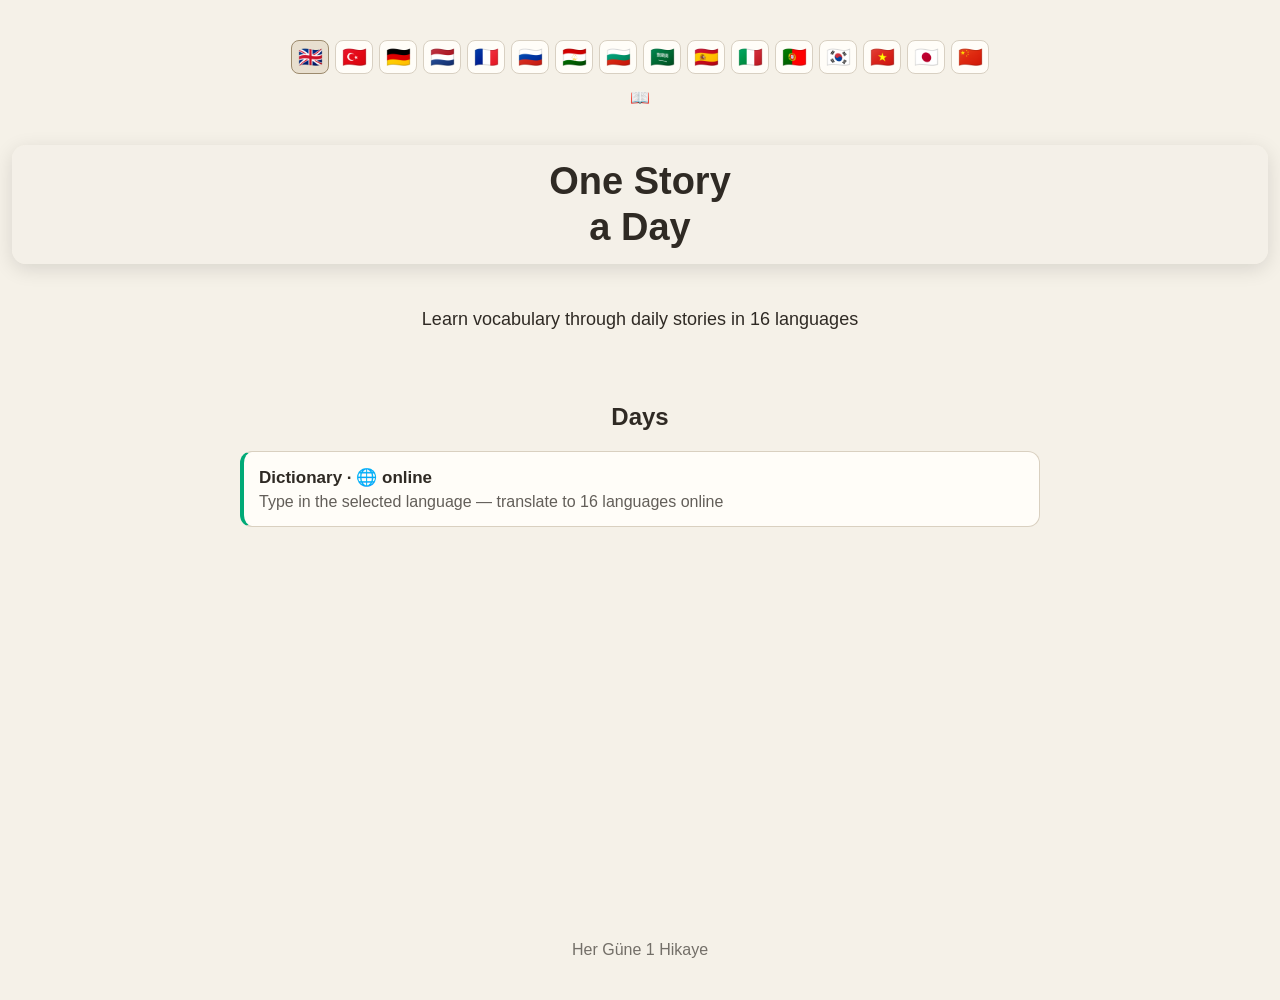
==== index.html @ 287e55db "Update index.html for new story theme" ====
<!DOCTYPE html>
<html lang="tr">

<head>

  <meta charset="UTF-8">

  <meta
    name="viewport"
    content="width=device-width, initial-scale=1.0"
  >

  <meta
    name="description"
    content="Her Güne 1 Hikaye — 16 Dilde Günlük İngilizce Hikayeler"
  >

  <meta
    name="theme-color"
    content="#f5f1e8"
  >

  <title>Her Güne 1 Hikaye</title>

  <link
    rel="stylesheet"
    href="style.css"
  >

</head>


<body>


  <!-- =========================================
       ANA SAYFA
  ========================================== -->

  <main id="home-page">

    <header class="home-header">

      <!-- 16 DİL -->

      <div
        id="home-language-selector"
        class="language-selector"
        aria-label="Dil seçimi"
      ></div>


      <!-- =========================================
           HERO
           HİKAYE KİTABI SİMGESİ
      ========================================== -->

      <div class="story-hero">
        <div class="story-hero-icon" aria-hidden="true">📖</div>
      </div>


      <!-- =========================================
           BAŞLIK
           SİMGENİN ALTINDA
      ========================================== -->

      <div class="roadmap-title">

        <div>
          Her Güne
        </div>

        <div>
          1 Hikaye
        </div>

      </div>


      <!-- ALT AÇIKLAMA -->

      <p class="home-subtitle">
        16 dilde günlük hikayelerle kelime öğren
      </p>

    </header>


    <!-- =========================================
         GÜNLER
    ========================================== -->

    <section class="days-section">

      <h2>
        Günler
      </h2>

      <div id="days-list">

        <p class="loading-days">
          Günler yükleniyor...
        </p>

      </div>

    </section>

  </main>



  <!-- =========================================
       SORU SAYFASI
  ========================================== -->

  <main
    id="question-page"
    style="display: none;"
  >


    <!-- DİL SEÇİCİ -->

    <div
      id="language-selector"
      class="language-selector"
      aria-label="Dil seçimi"
    ></div>


    <!-- ÜST NAVİGASYON -->

    <nav
      id="top-navigation"
      class="navigation"
      aria-label="Soru navigasyonu"
    ></nav>


    <!-- SORU İÇERİĞİ -->

    <section
      id="question-content"
      class="question-content"
    ></section>


    <!-- ALT NAVİGASYON -->

    <nav
      id="bottom-navigation"
      class="navigation"
      aria-label="Alt navigasyon"
    ></nav>

  </main>



  <!-- =========================================
       FOOTER
  ========================================== -->

  <footer>

    <p>
      Her Güne 1 Hikaye
    </p>

  </footer>


  <!-- =========================================
       JAVASCRIPT
  ========================================== -->

  <script
    src="app.js"
    defer
  ></script>

</body>

</html>
---- style.css ----
/* ==================================
   BİR MÜSLÜMANIN YOL HARİTASI
   STYLE.CSS
======================================= */

* {
  box-sizing: border-box;
}

html {
  scroll-behavior: smooth;
}

body {
  margin: 0;
  padding: 0;
  background: #f5f1e8;
  color: #2f2a24;
  font-family: Arial, Helvetica, sans-serif;
}

button,
input,
select {
  font: inherit;
}


/* =========================================
   ANA SAYFA
========================================= */

#home-page {
  width: 100%;
  min-height: 100vh;
}

.home-header {
  text-align: center;
  padding: 40px 12px 10px;
}


/* =========================================
   DİL SEÇİCİ
========================================= */

.language-selector {
  width: 100%;
  display: flex;
  justify-content: center;
  align-items: center;
  flex-wrap: wrap;
  gap: 6px;
  margin: 0 auto 14px;
}

.language-button {
  width: 38px;
  height: 34px;
  padding: 0;
  border: 1px solid #d8d0c2;
  border-radius: 8px;
  background: #fffdf8;
  cursor: pointer;
  font-size: 20px;
  line-height: 1;
  transition:
    transform 0.15s ease,
    background 0.15s ease,
    border-color 0.15s ease;
}

.language-button:hover {
  transform: translateY(-1px);
}

.language-button.active {
  background: #e8dfcf;
  border-color: #9c8a6d;
}


/* =========================================
   KUTSAL MEKÂNLAR
   SIRA:
   MESCİD-İ AKSÂ → KÂBE → MESCİD-İ NEBEVÎ
========================================= */

.holy-sites {
  width: min(100%, 900px);
  margin: 30px auto 0;
  display: flex;
  flex-wrap: wrap;
  justify-content: center;
  align-items: flex-start;
  gap: 15px;
}

.holy-site {
  width: calc((100% - 30px) / 3);
  max-width: 270px;
  overflow: hidden;
  border-radius: 14px;
}

.holy-site-aqsa {
  order: 1;
}

.holy-site-kaaba {
  order: 2;
}

.holy-site-nabawi {
  order: 3;
}

.holy-site img {
  display: block;
  width: 100%;
  height: 270px;
  object-fit: cover;
}


/* =========================================
   ANA BAŞLIK
   RESİMLERİN ALTINDA
========================================= */

.roadmap-title {
  position: static;
  order: 4;

  width: 100%;
  margin: 38px auto 0;
  padding: 14px 18px;

  border-radius: 14px;
  background: rgba(245, 241, 232, 0.94);
  box-shadow: 0 5px 20px rgba(0, 0, 0, 0.12);

  font-size: clamp(22px, 4vw, 38px);
  font-weight: 700;
  line-height: 1.2;
  text-align: center;
}


/* =========================================
   ALT AÇIKLAMA
   BAŞLIĞIN ALTINDA
========================================= */

.home-subtitle {
  margin: 42px 0 40px;
  font-size: 18px;
  line-height: 1.5;
  text-align: center;
}


/* =========================================
   GÜNLER
========================================= */

.days-section {
  width: min(100% - 24px, 800px);
  margin: 0 auto;
  padding-bottom: 40px;
}

.days-section h2 {
  text-align: center;
  margin: 20px 0;
}

#days-list {
  display: flex;
  flex-direction: column;
  gap: 10px;
}

.loading-days {
  text-align: center;
}

.day-card {
  width: 100%;
  padding: 15px;
  border: 1px solid #d9d0c0;
  border-radius: 12px;
  background: #fffdf8;
  color: inherit;
  text-align: left;
  cursor: pointer;
}

.day-card:hover {
  background: #f0eadf;
}

.day-card-title {
  font-weight: 700;
  font-size: 17px;
}

.day-card-subtitle {
  margin-top: 5px;
  opacity: 0.75;
}


/* =========================================
   SORU SAYFASI
========================================= */

#question-page {
  width: min(100%, 900px);
  margin: 0 auto;
  padding: 15px 12px 40px;
}

.question-content {
  width: 100%;
}

.question-day-title {
  text-align: center;
  margin: 16px 0;
}


/* =========================================
   NAVİGASYON
========================================= */

.navigation {
  width: 100%;
  margin: 10px 0;
}

.navigation-wrapper {
  width: 100%;
}

.navigation-main-row {
  width: 100%;
  display: grid;
  grid-template-columns: 1fr auto 1fr;
  align-items: center;
  gap: 10px;
}

.navigation-group {
  display: flex;
  align-items: center;
  justify-content: center;
  gap: 7px;
}

.question-navigation-group {
  justify-content: flex-start;
}

.day-navigation-group {
  justify-content: flex-end;
}

.navigation-home-group {
  display: flex;
  justify-content: center;
}

.navigation-arrow-button,
.navigation-home-button {
  min-width: 42px;
  height: 38px;
  border: 1px solid #cfc4b2;
  border-radius: 9px;
  background: #fffdf8;
  cursor: pointer;
}

.navigation-arrow-button:disabled {
  opacity: 0.35;
  cursor: not-allowed;
}

.navigation-number-input {
  width: 62px;
  height: 38px;
  border: 1px solid #cfc4b2;
  border-radius: 9px;
  background: #fffdf8;
  text-align: center;
}


/* =========================================
   SORU KARTI
========================================= */

.question-card {
  width: 100%;
  margin: 15px 0;
  padding: 15px;
  border-radius: 14px;
  background: #fffdf8;
  box-shadow: 0 4px 18px rgba(0, 0, 0, 0.08);
}

.language-block {
  margin-bottom: 18px;
  padding: 14px;
  border: 1px solid #e1d8ca;
  border-radius: 12px;
}

.language-block.selected-language {
  border-width: 2px;
}

.question-line {
  font-weight: 700;
  line-height: 1.6;
}

.answer-line {
  margin-top: 8px;
  line-height: 1.7;
}

.arabic-language {
  font-family: "Amiri", "Noto Naskh Arabic", serif;
  text-align: right;
  font-size: 1.08em;
}


/* =========================================
   TTS KONTROL PANELİ
========================================= */

#tts-controls {
  width: 100%;
  display: flex;
  flex-direction: row;
  justify-content: center;
  align-items: center;
  flex-wrap: nowrap;
  gap: 7px;
  margin: 10px auto 8px;
  padding: 8px;
  border: 1px solid #d8cdbb;
  border-radius: 12px;
  background: #fffdf8;
}


/* =========================================
   TTS BUTONLARI
========================================= */

.tts-button {
  width: 42px;
  height: 40px;
  min-width: 42px;
  padding: 0;
  border: 1px solid #cfc4b2;
  border-radius: 9px;
  background: #f8f3e9;
  color: #302a23;
  cursor: pointer;
  display: inline-flex;
  align-items: center;
  justify-content: center;
  font-weight: 700;
  line-height: 1;
  user-select: none;
  -webkit-user-select: none;
  touch-action: manipulation;
}

.tts-button:hover {
  background: #eee6d8;
}

.tts-button:active {
  transform: scale(0.96);
}

.tts-button:focus-visible {
  outline: 2px solid #8d795d;
  outline-offset: 2px;
}

.tts-play {
  font-size: 18px;
  display: inline-flex;
  flex-direction: column;
  align-items: center;
  justify-content: center;
  line-height: 1;
  width: 54px;
  height: 44px;
}

.tts-play-icon {
  font-size: 15px;
}

.tts-play-rate {
  font-size: 11px;
  font-weight: 700;
  color: #c62828;
  margin-top: 2px;
}

.tts-play-rate.hidden {
  display: none;
}

.tts-pause {
  font-size: 17px;
}

.tts-stop {
  font-size: 17px;
}

.tts-slow,
.tts-fast {
  font-size: 14px;
}

.tts-settings {
  font-size: 17px;
}


/* =========================================
   TTS AYAR PANELİ
========================================= */

#tts-settings-panel {
  width: 100%;
  margin: 8px 0 12px;
  padding: 14px;
  display: flex;
  flex-direction: column;
  gap: 9px;
  border: 1px solid #d4c8b6;
  border-radius: 12px;
  background: #fffdf8;
  box-shadow: 0 4px 16px rgba(0, 0, 0, 0.08);
  position: relative;
  z-index: 9999;
}

.tts-settings-title {
  display: block;
  margin-bottom: 2px;
  font-size: 17px;
}

.tts-setting-label {
  font-size: 14px;
  font-weight: 600;
}

.tts-voice-select {
  width: 100%;
  min-height: 40px;
  padding: 7px 9px;
  border: 1px solid #cfc4b2;
  border-radius: 8px;
  background: #fff;
}

.tts-rate-slider,
.tts-pitch-slider {
  width: 100%;
  cursor: pointer;
}

.tts-test-button,
.tts-reset-button {
  width: 100%;
  min-height: 40px;
  border: 1px solid #cfc4b2;
  border-radius: 8px;
  background: #f3ecdf;
  cursor: pointer;
}

.tts-test-button:hover,
.tts-reset-button:hover {
  background: #e9dfd0;
}


/* =========================================
   KAYNAKLAR
========================================= */

.sources {
  margin-top: 20px;
  padding: 14px;
  border-top: 1px solid #ddd3c4;
}

.sources h3 {
  margin-top: 0;
}

.sources li {
  margin-bottom: 7px;
}

.sources a {
  color: inherit;
}


/* =========================================
   FOOTER
========================================= */

footer {
  padding: 25px 12px;
  text-align: center;
  opacity: 0.65;
}


/* =========================================
   MOBİL
========================================= */

@media (max-width: 600px) {

  .holy-sites {
    gap: 6px;
    margin-top: 25px;
  }

  .holy-site {
    width: calc((100% - 12px) / 3);
  }

  .holy-site img {
    height: 200px;
  }

  .roadmap-title {
    width: 100%;
    margin-top: 34px;
    padding: 10px 9px;
    font-size: 20px;
  }

  .home-subtitle {
    margin-top: 38px;
    margin-bottom: 38px;
  }

  .navigation-main-row {
    grid-template-columns: 1fr auto 1fr;
    gap: 5px;
  }

  .navigation-arrow-button,
  .navigation-home-button {
    min-width: 38px;
    height: 36px;
  }

  .navigation-number-input {
    width: 52px;
    height: 36px;
  }

  #tts-controls {
    gap: 5px;
    padding: 7px 4px;
  }

  .tts-button {
    width: 44px;
    min-width: 44px;
    height: 44px;
  }

  .tts-play {
    width: 44px;
    height: 44px;
  }

  .language-button {
    width: 35px;
    height: 32px;
    font-size: 18px;
  }

}


/* =========================================
   ÇOK DAR EKRAN
========================================= */

@media (max-width: 380px) {

  #tts-controls {
    gap: 3px;
    padding-left: 2px;
    padding-right: 2px;
  }

  .tts-button {
    width: 35px;
    min-width: 35px;
    height: 35px;
  }

  .tts-play {
    width: 40px;
    height: 40px;
  }

}
.dictionary-search-wrap { margin: 12px 0 16px; }
.dictionary-search-input {
  width: 100%;
  padding: 12px 14px;
  font-size: 1rem;
  border-radius: 12px;
  border: 1px solid #ccc;
  box-sizing: border-box;
}
.dictionary-subtitle { opacity: .85; margin: 0 0 10px; }
.dictionary-status { min-height: 1.2em; margin: 0 0 10px; opacity: .8; font-size: .92rem; }
.dictionary-main-word { font-size: 1.45rem; font-weight: 700; margin-bottom: 8px; cursor: pointer; }
.dictionary-row {
  display: grid;
  grid-template-columns: auto minmax(90px, 140px) 1fr;
  gap: 8px;
  padding: 8px 0;
  border-bottom: 1px solid rgba(0,0,0,.06);
  cursor: pointer;
}
.dictionary-online { border: 1px solid rgba(20,140,90,.35); }
.dictionary-badge {
  display: inline-block;
  margin-top: 6px;
  padding: 2px 8px;
  border-radius: 999px;
  font-size: .75rem;
  background: rgba(20,140,90,.12);
}
.dictionary-wiki { margin: 10px 0 0; line-height: 1.45; opacity: .9; font-size: .95rem; }
.dictionary-card-home { border-left: 4px solid #0a7; }
.tts-button.tts-mic.listening { outline: 2px solid #e11; border-radius: 999px; }
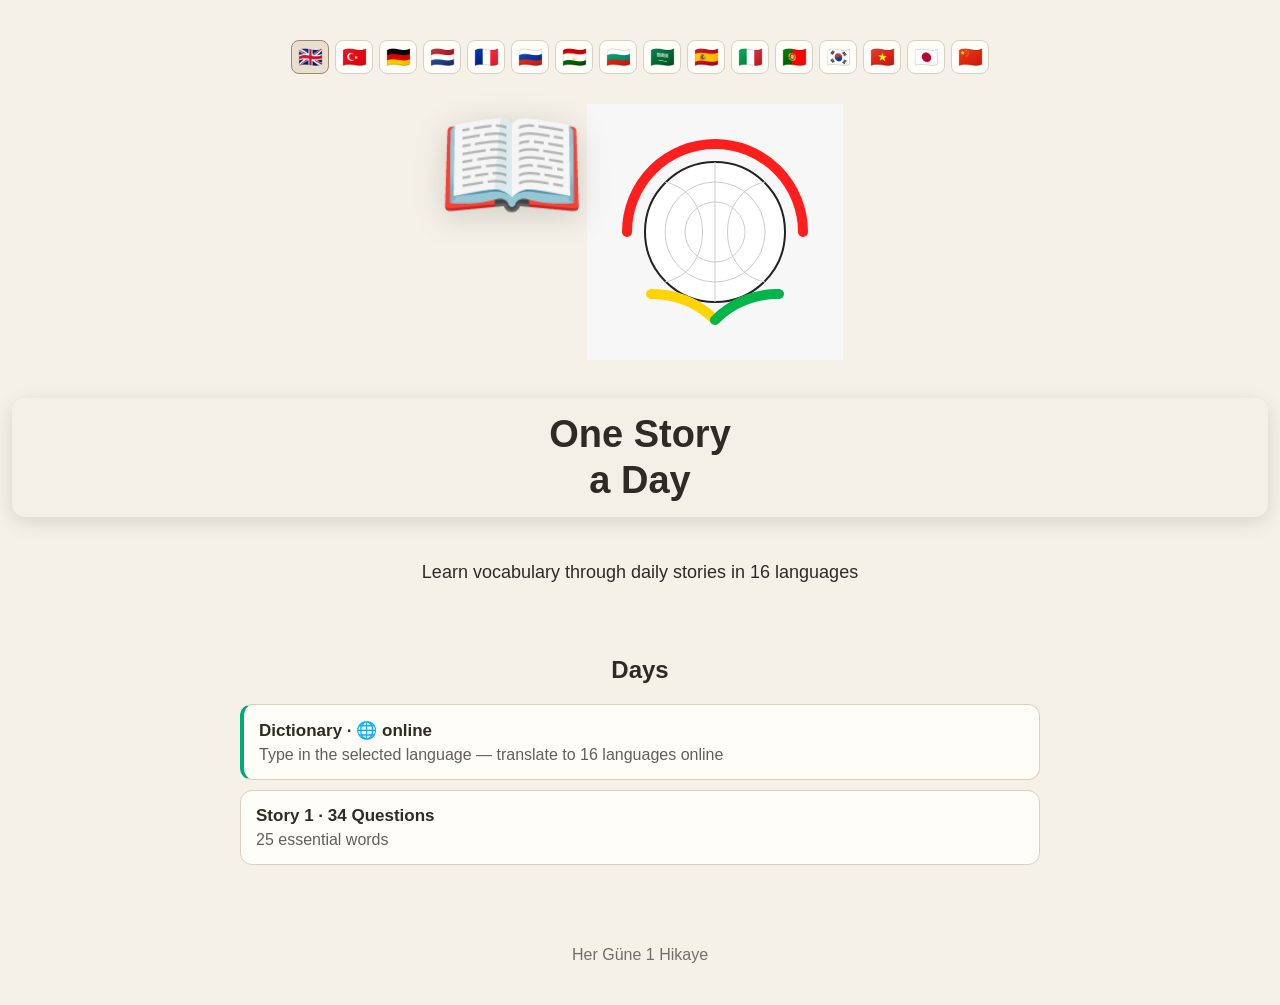
==== commit caff98ec: "Add SVG globe graphic to story hero section Added an SVG graphic of a globe with stylized latitude a" ====
--- a/index.html
+++ b/index.html
@@ -57,6 +57,68 @@
 
       <div class="story-hero">
         <div class="story-hero-icon" aria-hidden="true">📖</div>
+        <svg xmlns="http://www.w3.org/2000/svg"
+     width="256" height="256"
+     viewBox="0 0 256 256">
+
+  <!-- Arka plan -->
+  <rect x="0" y="0" width="256" height="256" fill="#f7f7f7"/>
+
+  <!-- Dünya (basit küre) -->
+  <circle cx="128" cy="128" r="70"
+          fill="#ffffff"
+          stroke="#222222"
+          stroke-width="2"/>
+
+  <!-- Enlem çizgileri (stilize) -->
+  <circle cx="128" cy="128" r="50"
+          fill="none"
+          stroke="#cccccc"
+          stroke-width="1"/>
+  <circle cx="128" cy="128" r="30"
+          fill="none"
+          stroke="#cccccc"
+          stroke-width="1"/>
+
+  <!-- Boylam çizgileri (stilize) -->
+  <path d="M128 58 L128 198"
+        stroke="#cccccc"
+        stroke-width="1"
+        fill="none"/>
+  <path d="M78 78 C128 88 128 168 78 178"
+        stroke="#cccccc"
+        stroke-width="1"
+        fill="none"/>
+  <path d="M178 78 C128 88 128 168 178 178"
+        stroke="#cccccc"
+        stroke-width="1"
+        fill="none"/>
+
+  <!-- Üst kırmızı halka (yarım yay) -->
+  <path d="M40 128
+           A88 88 0 0 1 216 128"
+        fill="none"
+        stroke="#ff1e1e"
+        stroke-width="10"
+        stroke-linecap="round"/>
+
+  <!-- Alt sol sarı halka (kesik yay) -->
+  <path d="M64 190
+           A88 88 0 0 1 128 216"
+        fill="none"
+        stroke="#ffd400"
+        stroke-width="10"
+        stroke-linecap="round"/>
+
+  <!-- Alt sağ yeşil halka (kesik yay) -->
+  <path d="M128 216
+           A88 88 0 0 1 192 190"
+        fill="none"
+        stroke="#00b54a"
+        stroke-width="10"
+        stroke-linecap="round"/>
+
+        </svg>
       </div>
 
 
--- a/style.css
+++ b/style.css
@@ -1,5 +1,5 @@
 /* ==================================
-   BİR MÜSLÜMANIN YOL HARİTASI
+   HER GÜNE 1 HİKAYE
    STYLE.CSS
 ======================================= */
 
@@ -80,47 +80,116 @@
   border-color: #9c8a6d;
 }
 
-
-/* =========================================
-   KUTSAL MEKÂNLAR
-   SIRA:
-   MESCİD-İ AKSÂ → KÂBE → MESCİD-İ NEBEVÎ
-========================================= */
-
-.holy-sites {
-  width: min(100%, 900px);
+.display-language-flag {
+  background: #ffffff;
+  border-color: #c9bfa9;
+}
+
+
+/* =========================================
+   GÖSTERİLECEK DİL POPUP'I
+========================================= */
+
+.popup-overlay {
+  position: fixed;
+  inset: 0;
+  background: rgba(30, 24, 16, 0.45);
+  display: flex;
+  align-items: center;
+  justify-content: center;
+  padding: 16px;
+  z-index: 1000;
+}
+
+.popup-box {
+  width: min(100%, 420px);
+  max-height: 80vh;
+  overflow-y: auto;
+  background: #fffdf8;
+  border-radius: 16px;
+  padding: 20px;
+  box-shadow: 0 10px 40px rgba(0, 0, 0, 0.25);
+}
+
+.popup-title {
+  margin: 0 0 6px;
+  text-align: center;
+}
+
+.popup-hint {
+  margin: 0 0 14px;
+  font-size: 13px;
+  text-align: center;
+  opacity: 0.7;
+}
+
+.popup-language-list {
+  display: grid;
+  grid-template-columns: repeat(2, 1fr);
+  gap: 4px 10px;
+}
+
+.popup-language-item {
+  display: flex;
+  align-items: center;
+  gap: 8px;
+  padding: 8px 6px;
+  border-radius: 8px;
+  cursor: pointer;
+  font-size: 14px;
+}
+
+.popup-language-item:hover {
+  background: rgba(0, 0, 0, 0.04);
+}
+
+.popup-language-item input {
+  width: 18px;
+  height: 18px;
+  cursor: pointer;
+}
+
+.popup-actions {
+  display: flex;
+  gap: 10px;
+  margin-top: 18px;
+}
+
+.popup-clear-button,
+.popup-close-button {
+  flex: 1;
+  padding: 10px;
+  border-radius: 10px;
+  border: 1px solid #d8d0c2;
+  background: #fffdf8;
+  cursor: pointer;
+  font-size: 14px;
+}
+
+.popup-close-button {
+  background: #e8dfcf;
+  border-color: #9c8a6d;
+  font-weight: 600;
+}
+
+
+/* =========================================
+   HERO
+   HİKAYE KİTABI SİMGESİ
+========================================= */
+
+.story-hero {
+  width: 100%;
   margin: 30px auto 0;
   display: flex;
-  flex-wrap: wrap;
   justify-content: center;
-  align-items: flex-start;
-  gap: 15px;
-}
-
-.holy-site {
-  width: calc((100% - 30px) / 3);
-  max-width: 270px;
-  overflow: hidden;
-  border-radius: 14px;
-}
-
-.holy-site-aqsa {
   order: 1;
 }
 
-.holy-site-kaaba {
-  order: 2;
-}
-
-.holy-site-nabawi {
-  order: 3;
-}
-
-.holy-site img {
-  display: block;
-  width: 100%;
-  height: 270px;
-  object-fit: cover;
+.story-hero-icon {
+  font-size: clamp(64px, 16vw, 120px);
+  line-height: 1;
+  filter: drop-shadow(0 6px 16px rgba(0, 0, 0, 0.15));
 }
 
 
@@ -131,7 +200,7 @@
 
 .roadmap-title {
   position: static;
-  order: 4;
+  order: 2;
 
   width: 100%;
   margin: 38px auto 0;
@@ -229,6 +298,18 @@
 .question-day-title {
   text-align: center;
   margin: 16px 0;
+}
+
+.section-badge {
+  display: block;
+  width: fit-content;
+  margin: 0 auto 16px;
+  padding: 6px 16px;
+  border-radius: 999px;
+  background: rgba(93, 64, 55, 0.08);
+  font-size: 14px;
+  font-weight: 600;
+  text-align: center;
 }
 
 
@@ -318,6 +399,23 @@
   border-radius: 12px;
 }
 
+.language-blocks-stack {
+  display: block;
+}
+
+.language-blocks-grid {
+  display: grid;
+  grid-template-columns: repeat(2, 1fr);
+  gap: 12px;
+  align-items: start;
+}
+
+.language-blocks-grid .language-block {
+  margin-bottom: 0;
+  padding: 12px 10px;
+  font-size: 0.94em;
+}
+
 .language-block.selected-language {
   border-width: 2px;
 }
@@ -330,6 +428,51 @@
 .answer-line {
   margin-top: 8px;
   line-height: 1.7;
+}
+
+.exercise-options {
+  display: flex;
+  flex-direction: column;
+  gap: 8px;
+  margin-top: 10px;
+}
+
+.exercise-option-button {
+  text-align: left;
+  padding: 10px 14px;
+  border-radius: 10px;
+  border: 1px solid #d8d0c2;
+  background: #fffdf8;
+  font-size: 0.98em;
+  line-height: 1.5;
+  cursor: pointer;
+  transition: background 0.15s, border-color 0.15s;
+}
+
+.exercise-option-button:hover:not(:disabled) {
+  background: #f3ede1;
+}
+
+.exercise-option-button:disabled {
+  cursor: default;
+}
+
+.option-correct {
+  background: #dff0d8 !important;
+  border-color: #4caf50 !important;
+  color: #256029;
+  font-weight: 600;
+}
+
+.option-incorrect {
+  background: #fbe0e0 !important;
+  border-color: #e05353 !important;
+  color: #7a1f1f;
+  font-weight: 600;
+}
+
+.arabic-language .exercise-option-button {
+  text-align: right;
 }
 
 .arabic-language {
@@ -541,17 +684,8 @@
 
 @media (max-width: 600px) {
 
-  .holy-sites {
-    gap: 6px;
-    margin-top: 25px;
-  }
-
-  .holy-site {
-    width: calc((100% - 12px) / 3);
-  }
-
-  .holy-site img {
-    height: 200px;
+  .story-hero {
+    margin-top: 20px;
   }
 
   .roadmap-title {
@@ -612,6 +746,10 @@
 ========================================= */
 
 @media (max-width: 380px) {
+
+  .popup-language-list {
+    grid-template-columns: 1fr;
+  }
 
   #tts-controls {
     gap: 3px;
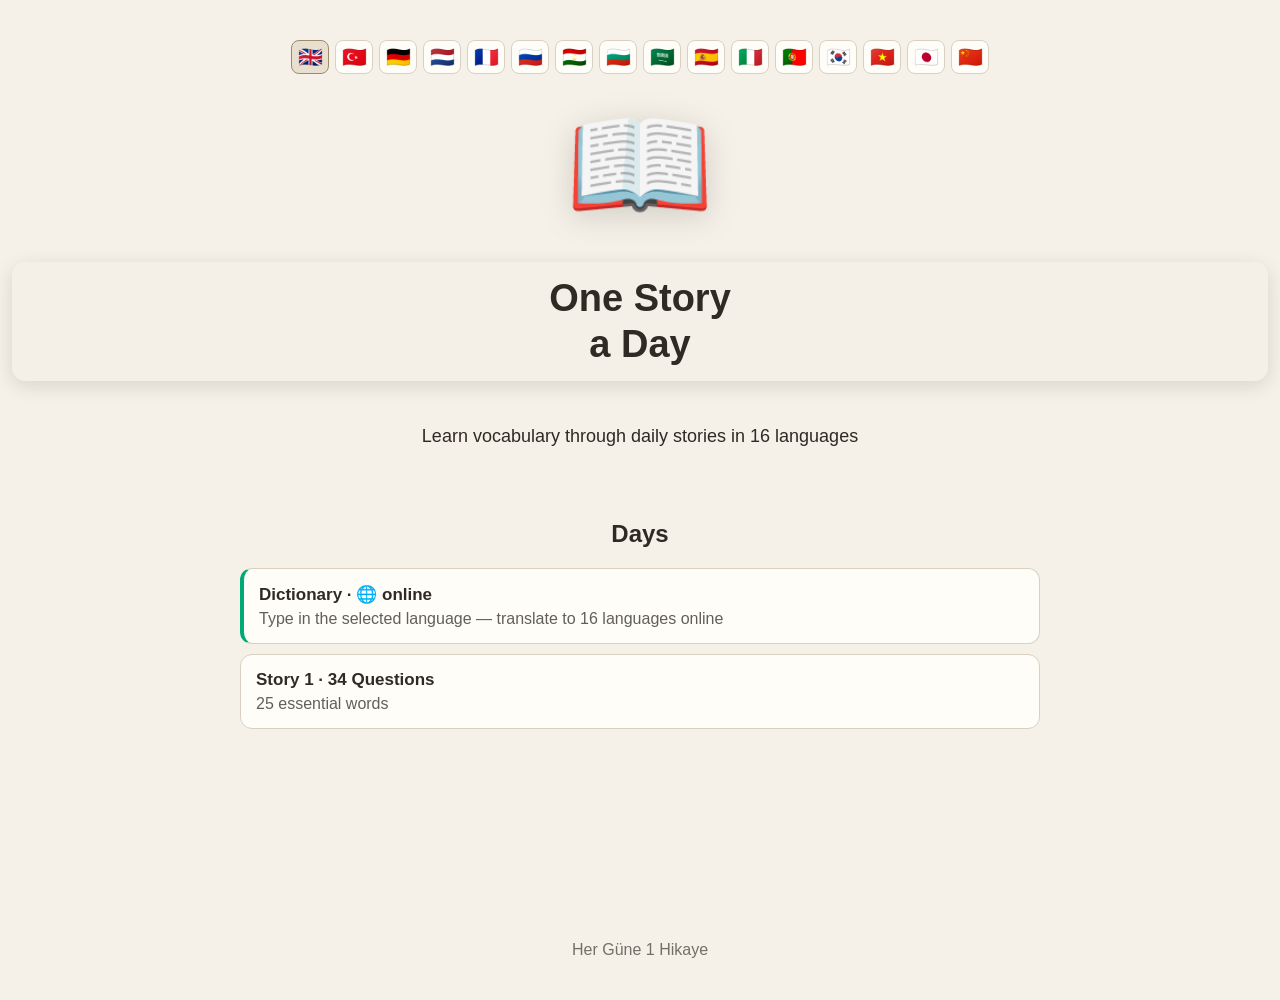
==== commit d2f874a1: "Update index.html" ====
--- a/index.html
+++ b/index.html
@@ -57,68 +57,6 @@
 
       <div class="story-hero">
         <div class="story-hero-icon" aria-hidden="true">📖</div>
-        <svg xmlns="http://www.w3.org/2000/svg"
-     width="256" height="256"
-     viewBox="0 0 256 256">
-
-  <!-- Arka plan -->
-  <rect x="0" y="0" width="256" height="256" fill="#f7f7f7"/>
-
-  <!-- Dünya (basit küre) -->
-  <circle cx="128" cy="128" r="70"
-          fill="#ffffff"
-          stroke="#222222"
-          stroke-width="2"/>
-
-  <!-- Enlem çizgileri (stilize) -->
-  <circle cx="128" cy="128" r="50"
-          fill="none"
-          stroke="#cccccc"
-          stroke-width="1"/>
-  <circle cx="128" cy="128" r="30"
-          fill="none"
-          stroke="#cccccc"
-          stroke-width="1"/>
-
-  <!-- Boylam çizgileri (stilize) -->
-  <path d="M128 58 L128 198"
-        stroke="#cccccc"
-        stroke-width="1"
-        fill="none"/>
-  <path d="M78 78 C128 88 128 168 78 178"
-        stroke="#cccccc"
-        stroke-width="1"
-        fill="none"/>
-  <path d="M178 78 C128 88 128 168 178 178"
-        stroke="#cccccc"
-        stroke-width="1"
-        fill="none"/>
-
-  <!-- Üst kırmızı halka (yarım yay) -->
-  <path d="M40 128
-           A88 88 0 0 1 216 128"
-        fill="none"
-        stroke="#ff1e1e"
-        stroke-width="10"
-        stroke-linecap="round"/>
-
-  <!-- Alt sol sarı halka (kesik yay) -->
-  <path d="M64 190
-           A88 88 0 0 1 128 216"
-        fill="none"
-        stroke="#ffd400"
-        stroke-width="10"
-        stroke-linecap="round"/>
-
-  <!-- Alt sağ yeşil halka (kesik yay) -->
-  <path d="M128 216
-           A88 88 0 0 1 192 190"
-        fill="none"
-        stroke="#00b54a"
-        stroke-width="10"
-        stroke-linecap="round"/>
-
-        </svg>
       </div>
 
 
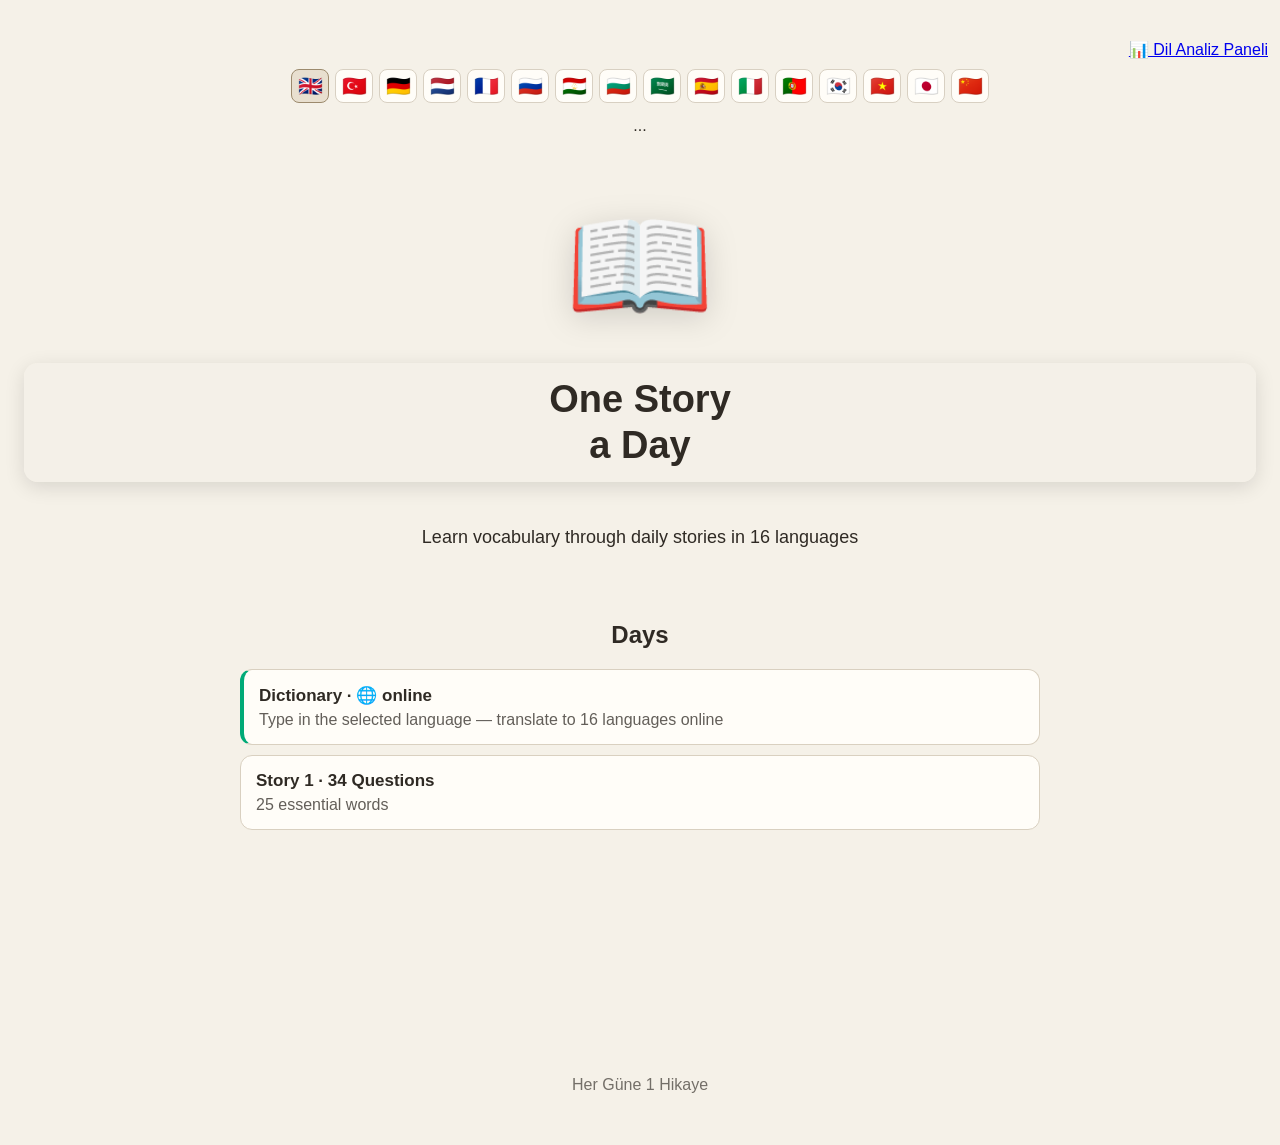
==== commit 6facf435: "Update index.html" ====
--- a/index.html
+++ b/index.html
@@ -1,6 +1,20 @@
 <!DOCTYPE html>
 <html lang="tr">
 
+<header class="home-header">
+
+  <!-- Üst Sağ Yönlendirme Butonu -->
+  <div style="text-align: right; margin-bottom: 10px;">
+    <a href="analiz.html" class="btn-analysis-link">📊 Dil Analiz Paneli</a>
+  </div>
+
+  <!-- 16 DİL -->
+  <div id="home-language-selector" class="language-selector" aria-label="Dil seçimi"></div>
+  
+  ...
+
+
+  
 <head>
 
   <meta charset="UTF-8">
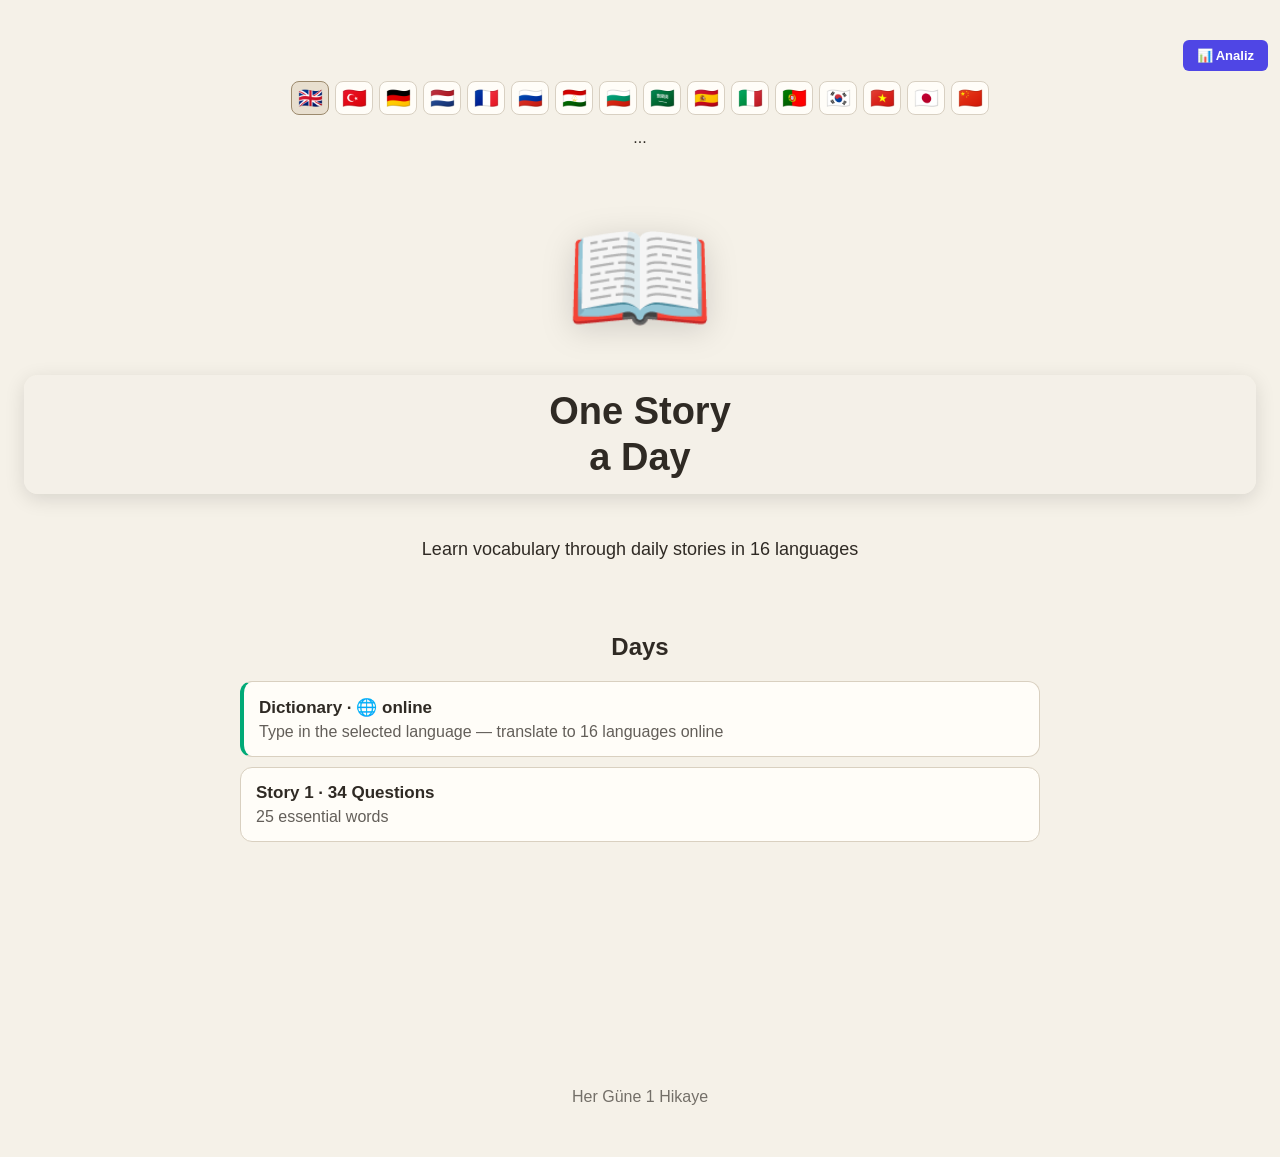
==== commit db58eef4: "Update index.html" ====
--- a/index.html
+++ b/index.html
@@ -5,7 +5,7 @@
 
   <!-- Üst Sağ Yönlendirme Butonu -->
   <div style="text-align: right; margin-bottom: 10px;">
-    <a href="analiz.html" class="btn-analysis-link">📊 Dil Analiz Paneli</a>
+    <a href="analiz.html" class="btn-analiz-link">📊 Analiz</a>
   </div>
 
   <!-- 16 DİL -->
--- a/style.css
+++ b/style.css
@@ -801,3 +801,23 @@
 .dictionary-wiki { margin: 10px 0 0; line-height: 1.45; opacity: .9; font-size: .95rem; }
 .dictionary-card-home { border-left: 4px solid #0a7; }
 .tts-button.tts-mic.listening { outline: 2px solid #e11; border-radius: 999px; }
+
+
+/* Analiz Butonu Stili */
+.btn-analiz-link {
+  display: inline-flex;
+  align-items: center;
+  gap: 6px;
+  padding: 8px 14px;
+  background-color: #4f46e5;
+  color: #ffffff;
+  border-radius: 6px;
+  text-decoration: none;
+  font-size: 13px;
+  font-weight: 600;
+  transition: background-color 0.2s ease;
+}
+
+.btn-analiz-link:hover {
+  background-color: #4338ca;
+}
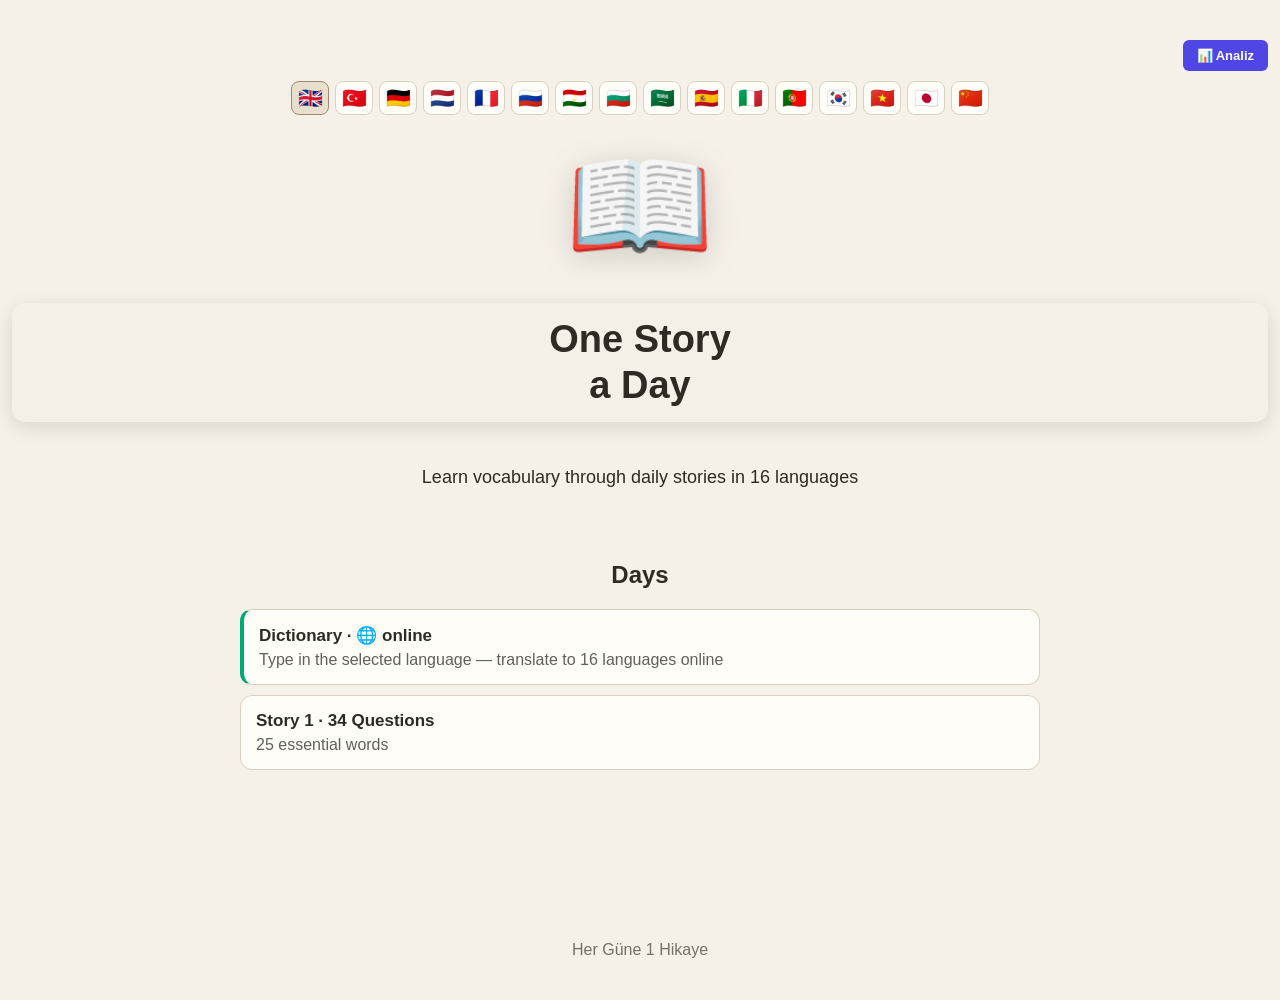
==== commit 53e38977: "Update index.html" ====
--- a/index.html
+++ b/index.html
@@ -1,51 +1,16 @@
 <!DOCTYPE html>
 <html lang="tr">
 
-<header class="home-header">
-
-  <!-- Üst Sağ Yönlendirme Butonu -->
-  <div style="text-align: right; margin-bottom: 10px;">
-    <a href="analiz.html" class="btn-analiz-link">📊 Analiz</a>
-  </div>
-
-  <!-- 16 DİL -->
-  <div id="home-language-selector" class="language-selector" aria-label="Dil seçimi"></div>
-  
-  ...
-
-
-  
 <head>
-
   <meta charset="UTF-8">
-
-  <meta
-    name="viewport"
-    content="width=device-width, initial-scale=1.0"
-  >
-
-  <meta
-    name="description"
-    content="Her Güne 1 Hikaye — 16 Dilde Günlük İngilizce Hikayeler"
-  >
-
-  <meta
-    name="theme-color"
-    content="#f5f1e8"
-  >
-
+  <meta name="viewport" content="width=device-width, initial-scale=1.0">
+  <meta name="description" content="Her Güne 1 Hikaye — 16 Dilde Günlük İngilizce Hikayeler">
+  <meta name="theme-color" content="#f5f1e8">
   <title>Her Güne 1 Hikaye</title>
-
-  <link
-    rel="stylesheet"
-    href="style.css"
-  >
-
+  <link rel="stylesheet" href="style.css">
 </head>
 
-
 <body>
-
 
   <!-- =========================================
        ANA SAYFA
@@ -55,45 +20,26 @@
 
     <header class="home-header">
 
+      <!-- Üst Sağ Yönlendirme Butonu -->
+      <div style="text-align: right; margin-bottom: 10px;">
+        <a href="analiz.html" class="btn-analiz-link"> 📊 Analiz </a>
+      </div>
+
       <!-- 16 DİL -->
+      <div id="home-language-selector" class="language-selector" aria-label="Dil seçimi"></div>
 
-      <div
-        id="home-language-selector"
-        class="language-selector"
-        aria-label="Dil seçimi"
-      ></div>
-
-
-      <!-- =========================================
-           HERO
-           HİKAYE KİTABI SİMGESİ
-      ========================================== -->
-
+      <!-- HERO / HİKAYE KİTABI SİMGESİ -->
       <div class="story-hero">
         <div class="story-hero-icon" aria-hidden="true">📖</div>
       </div>
 
-
-      <!-- =========================================
-           BAŞLIK
-           SİMGENİN ALTINDA
-      ========================================== -->
-
+      <!-- BAŞLIK -->
       <div class="roadmap-title">
-
-        <div>
-          Her Güne
-        </div>
-
-        <div>
-          1 Hikaye
-        </div>
-
+        <div>Her Güne</div>
+        <div>1 Hikaye</div>
       </div>
 
-
       <!-- ALT AÇIKLAMA -->
-
       <p class="home-subtitle">
         16 dilde günlük hikayelerle kelime öğren
       </p>
@@ -106,71 +52,34 @@
     ========================================== -->
 
     <section class="days-section">
-
-      <h2>
-        Günler
-      </h2>
-
+      <h2>Günler</h2>
       <div id="days-list">
-
-        <p class="loading-days">
-          Günler yükleniyor...
-        </p>
-
+        <p class="loading-days">Günler yükleniyor...</p>
       </div>
-
     </section>
 
   </main>
-
 
 
   <!-- =========================================
        SORU SAYFASI
   ========================================== -->
 
-  <main
-    id="question-page"
-    style="display: none;"
-  >
-
+  <main id="question-page" style="display: none;">
 
     <!-- DİL SEÇİCİ -->
-
-    <div
-      id="language-selector"
-      class="language-selector"
-      aria-label="Dil seçimi"
-    ></div>
-
+    <div id="language-selector" class="language-selector" aria-label="Dil seçimi"></div>
 
     <!-- ÜST NAVİGASYON -->
-
-    <nav
-      id="top-navigation"
-      class="navigation"
-      aria-label="Soru navigasyonu"
-    ></nav>
-
+    <nav id="top-navigation" class="navigation" aria-label="Soru navigasyonu"></nav>
 
     <!-- SORU İÇERİĞİ -->
-
-    <section
-      id="question-content"
-      class="question-content"
-    ></section>
-
+    <section id="question-content" class="question-content"></section>
 
     <!-- ALT NAVİGASYON -->
-
-    <nav
-      id="bottom-navigation"
-      class="navigation"
-      aria-label="Alt navigasyon"
-    ></nav>
+    <nav id="bottom-navigation" class="navigation" aria-label="Alt navigasyon"></nav>
 
   </main>
-
 
 
   <!-- =========================================
@@ -178,11 +87,7 @@
   ========================================== -->
 
   <footer>
-
-    <p>
-      Her Güne 1 Hikaye
-    </p>
-
+    <p>Her Güne 1 Hikaye</p>
   </footer>
 
 
@@ -190,10 +95,7 @@
        JAVASCRIPT
   ========================================== -->
 
-  <script
-    src="app.js"
-    defer
-  ></script>
+  <script src="app.js" defer></script>
 
 </body>
 
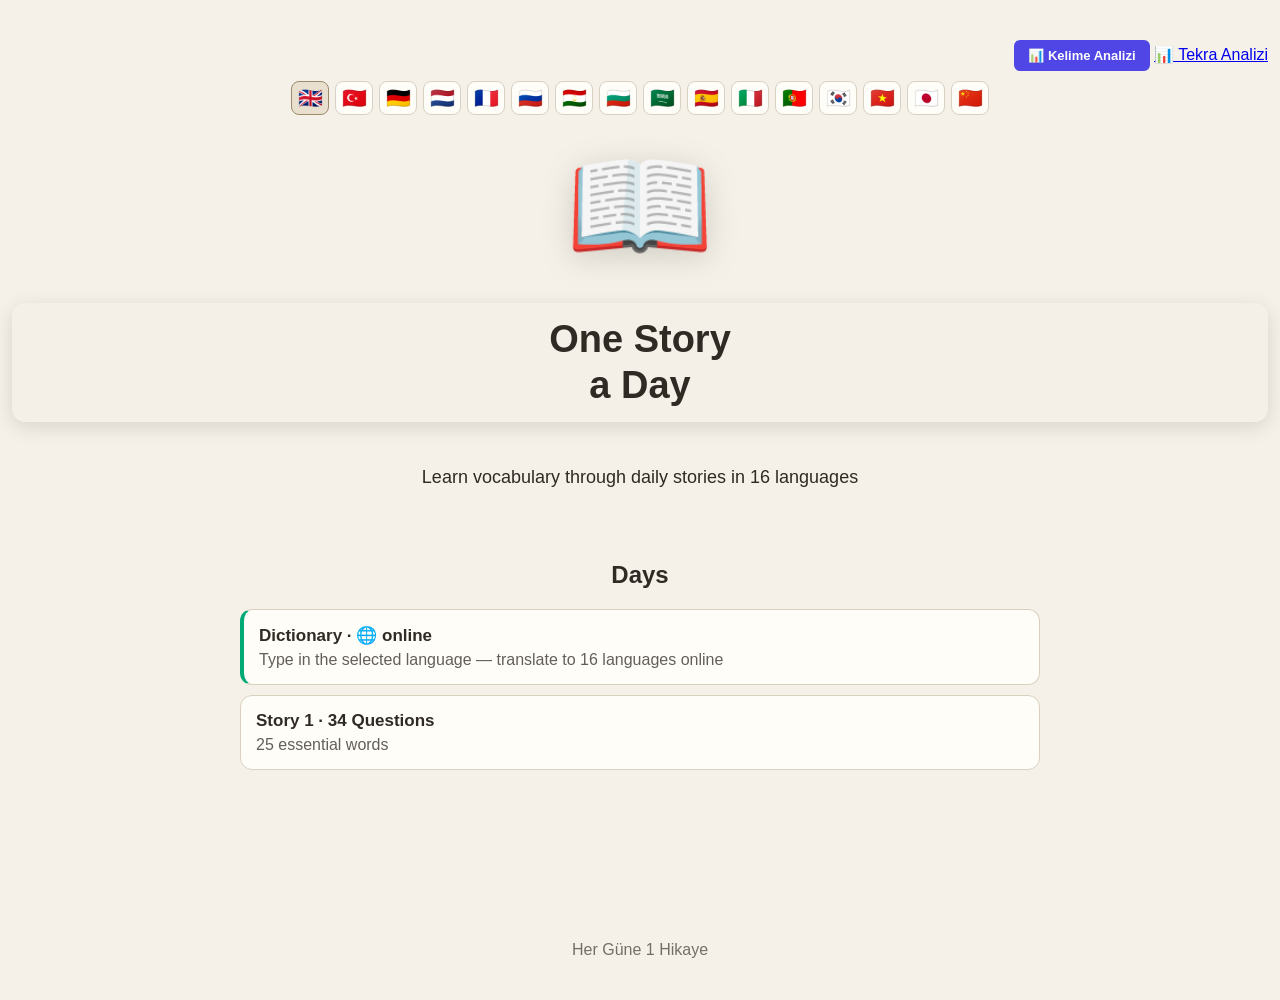
==== commit 5e18e4ef: "Update index.html" ====
--- a/index.html
+++ b/index.html
@@ -22,7 +22,8 @@
 
       <!-- Üst Sağ Yönlendirme Butonu -->
       <div style="text-align: right; margin-bottom: 10px;">
-        <a href="analiz.html" class="btn-analiz-link"> 📊 Analiz </a>
+        <a href="analysis.html" class="btn-analiz-link"> 📊 Kelime Analizi </a>
+        <a href="analiz.html" class="analysis-btn">📊 Tekra Analizi</a>
       </div>
 
       <!-- 16 DİL -->
